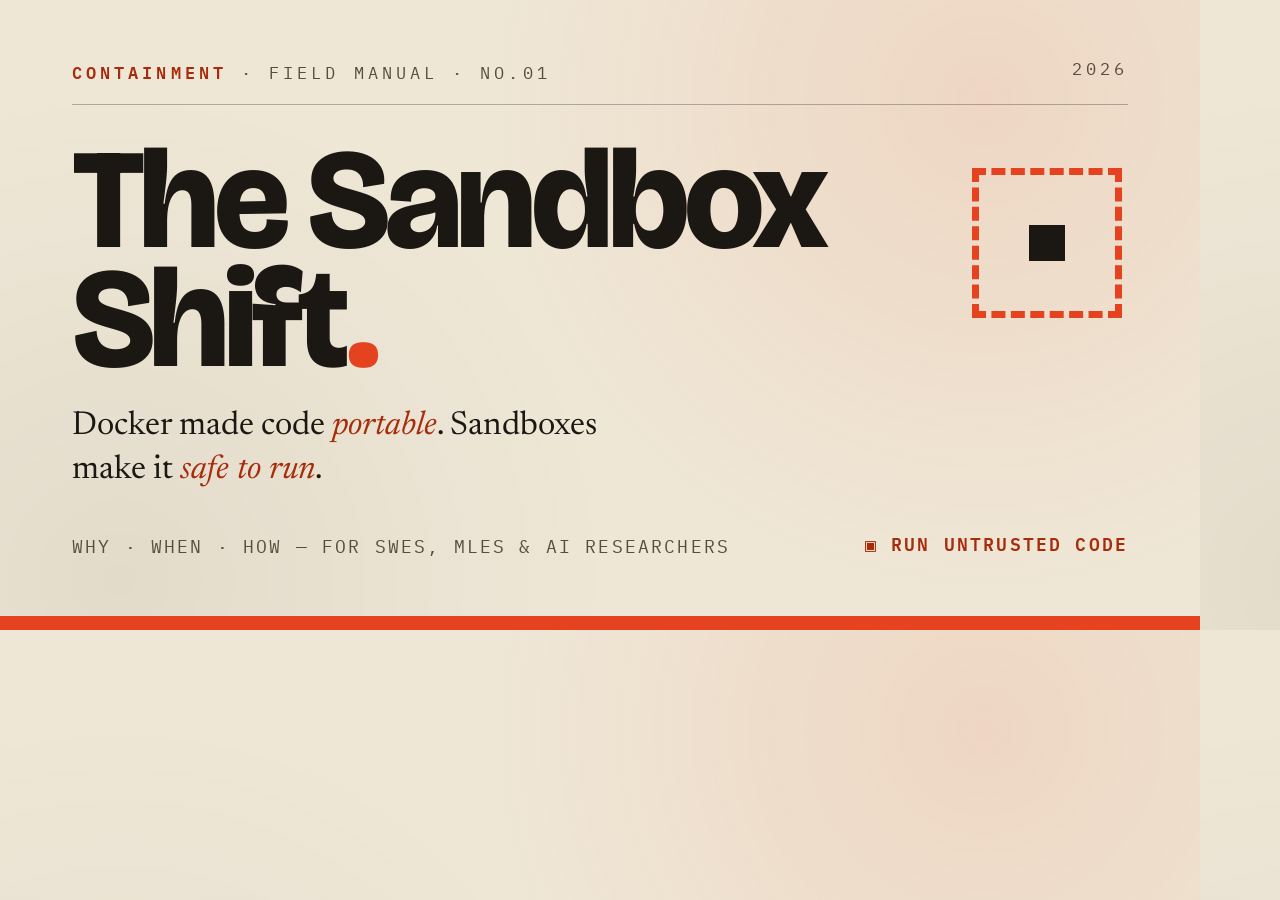
==== og-card.html @ 1f8933ad "Finish-line polish: define the primitive, a11y, SEO, and a real OG card Content (Docker-creator lens" ====
<!doctype html>
<!-- Source for og.png — render at 1200x630 with headless Chrome. -->
<html lang="en">
<head>
<meta charset="utf-8">
<link rel="preconnect" href="https://fonts.googleapis.com">
<link rel="preconnect" href="https://fonts.gstatic.com" crossorigin>
<link href="https://fonts.googleapis.com/css2?family=Bricolage+Grotesque:opsz,wght@12..96,600;12..96,800&family=IBM+Plex+Mono:wght@400;600&family=Newsreader:opsz,wght@6..72,400&display=swap" rel="stylesheet">
<style>
  * { margin: 0; box-sizing: border-box; }
  html, body { width: 1200px; height: 630px; }
  body {
    background: #efe7d6;
    background-image:
      radial-gradient(circle at 82% 16%, rgba(229,66,31,.10), transparent 44%),
      radial-gradient(circle at 10% 92%, rgba(27,24,19,.06), transparent 40%);
    color: #1b1813;
    font-family: "Newsreader", Georgia, serif;
    padding: 58px 72px;
    border-bottom: 14px solid #e5421f;
    display: flex; flex-direction: column; justify-content: space-between;
    position: relative; overflow: hidden;
  }
  .top {
    display: flex; justify-content: space-between;
    font-family: "IBM Plex Mono", monospace; font-size: 17px; letter-spacing: .24em;
    text-transform: uppercase; color: #574f3e;
    border-bottom: 1.5px solid rgba(27,24,19,.3); padding-bottom: 18px;
  }
  .top b { color: #a62c0b; font-weight: 600; }
  h1 {
    font-family: "Bricolage Grotesque", sans-serif; font-weight: 800;
    font-size: 142px; line-height: .84; letter-spacing: -.04em;
  }
  h1 .dot { color: #e5421f; }
  .sub { font-size: 33px; line-height: 1.32; max-width: 30ch; margin-top: 26px; }
  .sub em { color: #a62c0b; font-style: italic; }
  .foot {
    display: flex; justify-content: space-between; align-items: flex-end;
    font-family: "IBM Plex Mono", monospace; font-size: 18px; letter-spacing: .12em;
    text-transform: uppercase; color: #574f3e;
  }
  .foot .acc { color: #a62c0b; font-weight: 600; white-space: nowrap; }
  .mark { position: absolute; right: 78px; top: 168px; width: 150px; height: 150px;
    border: 7px dashed #e5421f; }
  .mark::after { content: ""; position: absolute; inset: 50px; background: #1b1813; }
</style>
</head>
<body>
  <div class="top"><span><b>CONTAINMENT</b> · FIELD MANUAL · No.01</span><span>2026</span></div>
  <div class="mark"></div>
  <div class="mid">
    <h1>The Sandbox<br>Shift<span class="dot">.</span></h1>
    <p class="sub">Docker made code <em>portable</em>. Sandboxes make it <em>safe&nbsp;to&nbsp;run</em>.</p>
  </div>
  <div class="foot">
    <span>Why · When · How — for SWEs, MLEs &amp; AI researchers</span>
    <span class="acc">▣ run untrusted code</span>
  </div>
</body>
</html>
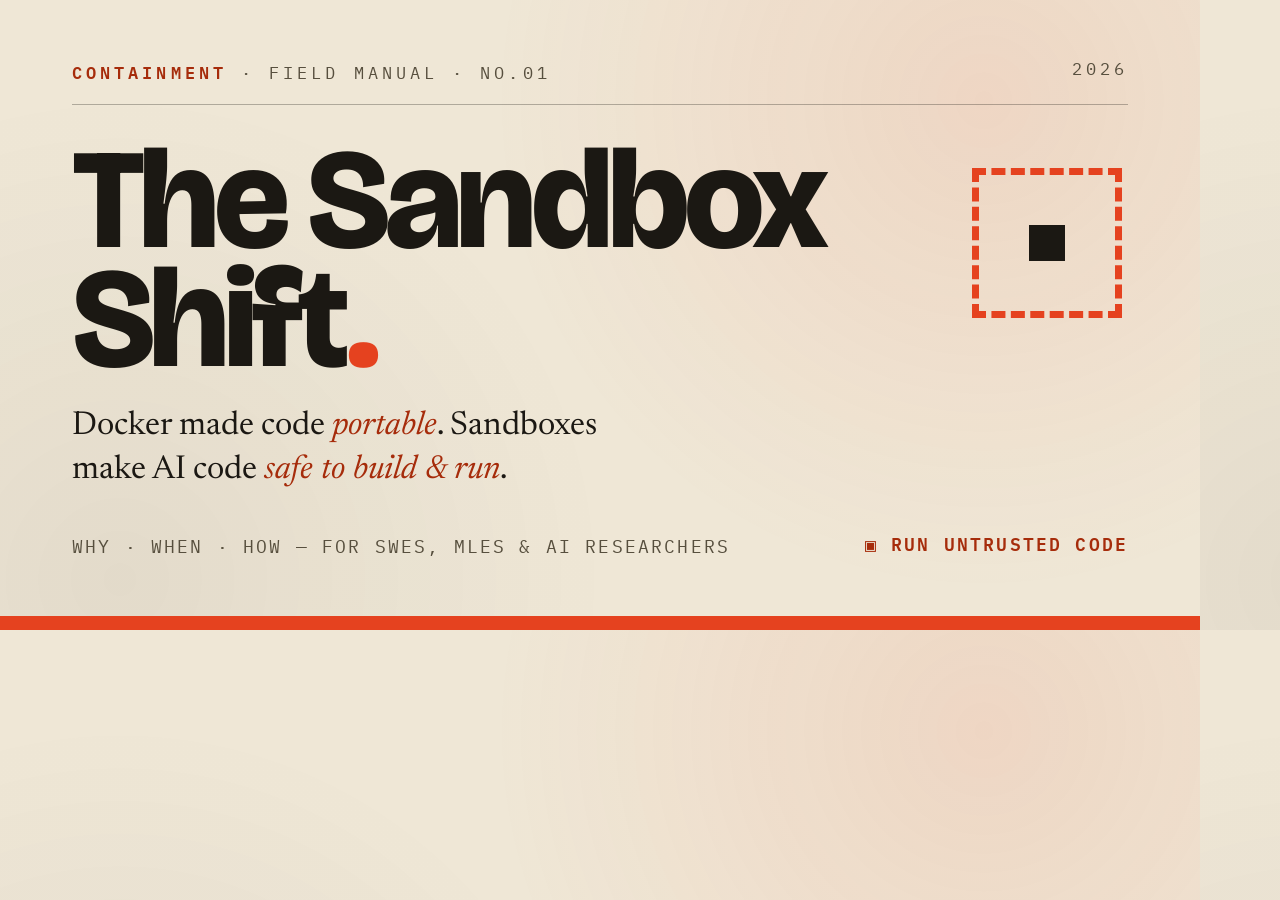
==== commit 22d69a3e: "Final QA: render without JS, fix mobile overflow, align OG card - Robustness: gate .reveal's hidden " ====
--- a/og-card.html
+++ b/og-card.html
@@ -51,7 +51,7 @@
   <div class="mark"></div>
   <div class="mid">
     <h1>The Sandbox<br>Shift<span class="dot">.</span></h1>
-    <p class="sub">Docker made code <em>portable</em>. Sandboxes make it <em>safe&nbsp;to&nbsp;run</em>.</p>
+    <p class="sub">Docker made code <em>portable</em>. Sandboxes make AI code <em>safe&nbsp;to&nbsp;build&nbsp;&amp;&nbsp;run</em>.</p>
   </div>
   <div class="foot">
     <span>Why · When · How — for SWEs, MLEs &amp; AI researchers</span>
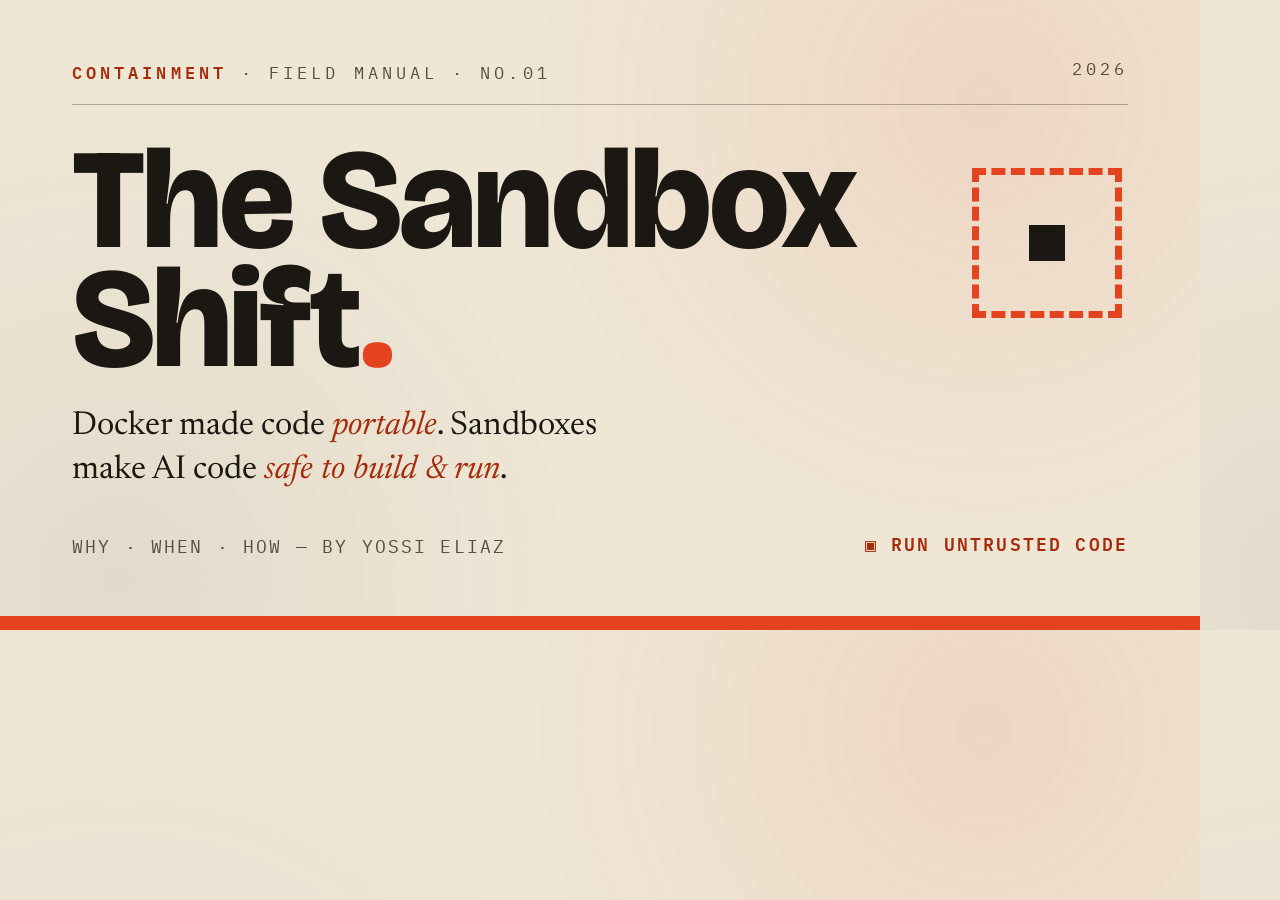
==== commit 23a890b8: "Tone down marketing, add byline and source the microVM figures - Rewrite the islo.dev disclosure pla" ====
--- a/og-card.html
+++ b/og-card.html
@@ -30,7 +30,7 @@
   .top b { color: #a62c0b; font-weight: 600; }
   h1 {
     font-family: "Bricolage Grotesque", sans-serif; font-weight: 800;
-    font-size: 142px; line-height: .84; letter-spacing: -.04em;
+    font-size: 142px; line-height: .84; letter-spacing: -.02em;
   }
   h1 .dot { color: #e5421f; }
   .sub { font-size: 33px; line-height: 1.32; max-width: 30ch; margin-top: 26px; }
@@ -54,7 +54,7 @@
     <p class="sub">Docker made code <em>portable</em>. Sandboxes make AI code <em>safe&nbsp;to&nbsp;build&nbsp;&amp;&nbsp;run</em>.</p>
   </div>
   <div class="foot">
-    <span>Why · When · How — for SWEs, MLEs &amp; AI researchers</span>
+    <span>Why · When · How — by Yossi Eliaz</span>
     <span class="acc">▣ run untrusted code</span>
   </div>
 </body>
